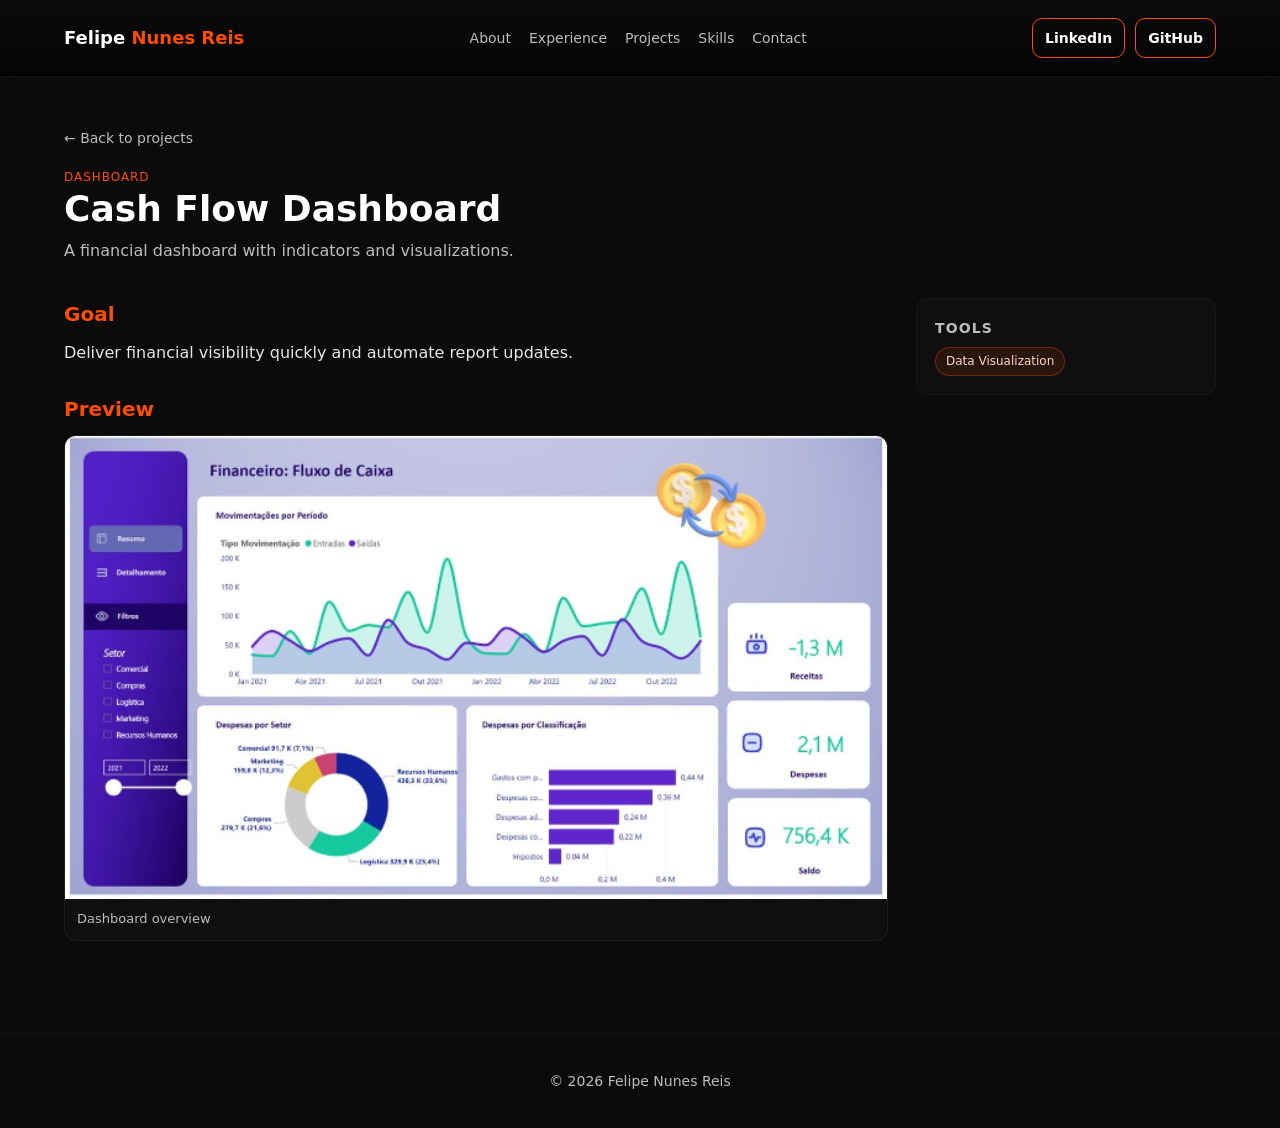
==== projects/cash-flow-dashboard.html @ 83580384 "Translate portfolio to English and add project pages - English-only site, remove PT/ES language swit" ====
<!DOCTYPE html>
<html lang="en">
<head>
  <meta charset="utf-8" />
  <meta name="viewport" content="width=device-width,initial-scale=1" />
  <title>Cash Flow Dashboard — Felipe Nunes Reis</title>
  <meta name="description" content="A financial dashboard with indicators and visualizations." />
  <link rel="icon" href="../assets/favicon.svg" type="image/svg+xml">
  <link rel="stylesheet" href="../css/style.css" />
</head>
<body>

  <header class="site-header">
    <div class="container header-grid">
      <a href="../index.html" class="brand-link">Felipe <span>Nunes Reis</span></a>
      <nav class="nav" aria-label="Main">
        <a href="../index.html#about">About</a>
        <a href="../index.html#experience">Experience</a>
        <a href="../index.html#projects">Projects</a>
        <a href="../index.html#skills">Skills</a>
        <a href="../index.html#contact">Contact</a>
      </nav>
      <div class="header-actions">
        <a href="https://www.linkedin.com/in/felipe-nunes-reis-b3a3061b6/" class="ghost-btn" target="_blank" rel="noopener">LinkedIn</a>
        <a href="https://github.com/FelipeNunesReis" class="ghost-btn" target="_blank" rel="noopener">GitHub</a>
        <button id="mobileMenuBtn" class="mobile-menu-btn" aria-label="Open menu" aria-expanded="false">&#9776;</button>
      </div>
    </div>
    <nav class="nav mobile-nav" aria-label="Mobile">
      <a href="../index.html#about">About</a>
      <a href="../index.html#experience">Experience</a>
      <a href="../index.html#projects">Projects</a>
      <a href="../index.html#skills">Skills</a>
      <a href="../index.html#contact">Contact</a>
    </nav>
  </header>

  <main class="container">
    <section class="project-hero">
      <a class="back-link" href="../index.html#projects">← Back to projects</a>
      <p class="project-kicker">Dashboard</p>
      <h1>Cash Flow Dashboard</h1>
      <p class="lead">A financial dashboard with indicators and visualizations.</p>
    </section>

    <div class="project-layout">
      <article>
        <section class="project-section">
          <h2>Goal</h2>
          <p>Deliver financial visibility quickly and automate report updates.</p>
        </section>

        <section class="project-section">
          <h2>Preview</h2>
          <div class="gallery single">
            <figure>
              <a href="../images/projetopptx.png" target="_blank" rel="noopener"><img src="../images/projetopptx.png" alt="Cash Flow Dashboard with financial indicators and charts" loading="lazy" /></a>
              <figcaption>Dashboard overview</figcaption>
            </figure>
          </div>
        </section>
      </article>

      <aside class="side-card">
        <h2>Tools</h2>
        <ul class="tags"><li>Data Visualization</li></ul>
      </aside>
    </div>
  </main>

  <footer class="site-footer">
    <div class="container"><p>© 2026 Felipe Nunes Reis</p></div>
  </footer>

  <script src="../js/script.js"></script>
</body>
</html>
---- css/style.css ----
/* === VARIABLES === */
:root{
  --bg:#0b0b0b;
  --panel:#0f0f10;
  --panel-2:#151517;
  --muted:#bdbdbd;
  --accent:#ff4d00;
  --accent-2:#f39f00;
  --line:rgba(255,255,255,0.06);
  --text:#ffffff;
  --radius:14px;
  --max-width:1200px;
}

/* === RESET & BODY === */
*{box-sizing:border-box}
html{scroll-behavior:smooth}
html,body{height:100%}
body{
  margin:0;
  font-family:"Poppins",system-ui,-apple-system,"Segoe UI",Roboto,"Helvetica Neue",Arial,sans-serif;
  background:var(--bg);
  color:var(--text);
  line-height:1.6;
}
img{max-width:100%}
a{color:var(--accent)}
.show-focus a:focus,.show-focus button:focus{outline:2px solid var(--accent);outline-offset:3px}

/* === CONTAINER === */
.container{width:90%;max-width:var(--max-width);margin:0 auto}

/* === HEADER === */
.site-header{
  position:sticky;
  top:0;
  z-index:100;
  backdrop-filter:blur(6px);
  border-bottom:1px solid rgba(255,255,255,0.03);
  background:linear-gradient(180deg, rgba(11,11,11,0.85), rgba(0,0,0,0.6));
}
.header-grid{
  display:flex;
  gap:16px;
  align-items:center;
  justify-content:space-between;
  padding:18px 0;
  flex-wrap:wrap;
}
.brand-link{
  font-weight:700;
  font-size:18px;
  color:var(--text);
  text-decoration:none;
  white-space:nowrap;
}
.brand-link span{color:var(--accent)}

.nav{display:flex;gap:18px;flex-wrap:wrap}
.nav a{
  color:var(--muted);
  text-decoration:none;
  font-weight:500;
  font-size:14px;
  transition:color .2s ease, transform .2s ease;
}
.nav a:hover{color:var(--accent);transform:translateY(-2px)}

.header-actions{display:flex;gap:10px;align-items:center}
.ghost-btn{
  display:inline-flex;
  align-items:center;
  gap:6px;
  border:1px solid var(--accent);
  padding:8px 12px;
  border-radius:10px;
  background:transparent;
  color:var(--text);
  text-decoration:none;
  font-weight:600;
  font-size:14px;
  transition:background .2s ease, color .2s ease;
}
.ghost-btn:hover{background:var(--accent);color:#0b0b0b}

/* mobile menu button */
.mobile-menu-btn{
  display:none;
  background:transparent;
  border:none;
  color:var(--text);
  font-size:28px;
  cursor:pointer;
  padding:6px 8px;
}

/* === HERO === */
.hero{padding:56px 0}
.hero-grid{
  display:grid;
  grid-template-columns:1fr 380px;
  gap:28px;
  align-items:center;
}
.hero-left h1{font-size:40px;margin:0 0 8px;word-break:break-word}
.tagline{color:var(--accent);font-weight:600;margin:0 0 6px}
.lead{color:var(--muted);margin:0 0 18px}
.muted{color:var(--muted)}
.hero-cta{margin:18px 0;display:flex;gap:12px;flex-wrap:wrap;align-items:center}
.btn{
  display:inline-block;
  background:var(--accent);
  color:#fff;
  padding:12px 18px;
  border-radius:12px;
  text-decoration:none;
  font-weight:700;
  transition:transform .25s ease, box-shadow .25s ease;
}
.btn:hover{transform:translateY(-4px);box-shadow:0 6px 18px rgba(255,77,0,0.45)}
.btn.outline{background:transparent;border:1px solid var(--accent)}
.alt-link{color:var(--muted);font-size:14px;text-decoration:underline;text-underline-offset:3px}
.alt-link:hover{color:var(--accent)}

/* === META CARDS === */
.meta-cards{display:flex;gap:12px;list-style:none;padding:0;margin-top:22px;flex-wrap:wrap}
.meta-cards li{background:var(--panel);padding:14px;border-radius:12px;min-width:140px;border:1px solid rgba(255,255,255,0.03)}
.meta-cards strong{display:block;font-weight:700}
.meta-cards span{color:var(--muted);font-size:13px}

/* === PHOTO === */
.photo-frame{
  position:relative;
  width:100%;
  max-width:320px;
  margin-left:auto;
  border-radius:18px;
  padding:12px;
  background:linear-gradient(180deg, rgba(255,255,255,0.02), rgba(0,0,0,0.12));
  box-shadow:0 6px 30px rgba(0,0,0,0.6);
  overflow:hidden;
}
.photo-frame img{width:100%;height:auto;border-radius:12px;display:block}
.photo-frame .accent{position:absolute;right:-30px;width:120px;height:120px;border-radius:20px;mix-blend-mode:screen;opacity:0.95}
.photo-frame .accent-top{top:-30px;background:linear-gradient(135deg,#ff4d00,transparent)}
.photo-frame .accent-bottom{bottom:-20px;background:linear-gradient(135deg,transparent,#ff4d00)}

/* === SECTIONS === */
.section{padding:64px 0}
.section.alt{background:linear-gradient(180deg, rgba(255,255,255,0.015), transparent)}
.section-title{font-size:22px;color:var(--accent);margin:0 0 18px}
.section-intro{color:var(--muted);margin:-8px 0 22px;max-width:720px}

/* === CARDS GRID === */
.cards-grid{display:grid;grid-template-columns:repeat(auto-fit,minmax(260px,1fr));gap:18px}
.card{background:var(--panel);padding:18px;border-radius:12px;border:1px solid rgba(255,255,255,0.03);transition:transform .25s ease, box-shadow .25s ease}
.card:hover{transform:translateY(-4px);box-shadow:0 8px 24px rgba(255,77,0,0.25)}
.card h3{margin:0 0 6px;font-size:17px}
.card p{margin:0;color:var(--muted)}
.time{font-size:13px;color:var(--muted);display:block;margin-bottom:10px}

/* === TAGS === */
.tags{display:flex;flex-wrap:wrap;gap:6px;list-style:none;padding:0;margin:0}
.tags li{
  font-size:12px;
  padding:4px 10px;
  border-radius:999px;
  background:rgba(255,77,0,0.1);
  border:1px solid rgba(255,77,0,0.35);
  color:#ffd7c4;
}

/* === PROJECTS GRID === */
.projects-grid{display:grid;grid-template-columns:repeat(auto-fill,minmax(300px,1fr));gap:18px}
.project-card{
  display:flex;
  flex-direction:column;
  background:var(--panel);
  border-radius:12px;
  border:1px solid rgba(255,255,255,0.03);
  overflow:hidden;
  transition:transform .25s ease, box-shadow .25s ease;
}
.project-card:hover{transform:translateY(-4px);box-shadow:0 6px 20px rgba(255,77,0,0.25)}
.project-thumb{aspect-ratio:16/9;background:var(--panel-2);border-bottom:1px solid var(--line)}
.project-thumb img{width:100%;height:100%;object-fit:cover;object-position:top left;display:block}
.project-body{display:flex;flex-direction:column;gap:10px;padding:16px;flex:1}
.project-kicker{font-size:12px;text-transform:uppercase;letter-spacing:.08em;color:var(--accent);margin:0}
.project-card h3{margin:0;font-size:18px}
.project-card p{margin:0;color:var(--muted);font-size:14px}
.project-card .tags{margin-top:auto}
.btn-glow{
  align-self:flex-start;
  display:inline-block;
  background:var(--accent);
  color:#fff;
  padding:10px 16px;
  border-radius:10px;
  font-weight:600;
  font-size:14px;
  text-decoration:none;
  border:none;
  cursor:pointer;
  transition:.3s ease;
  box-shadow:0 0 6px rgba(255,77,0,0.6);
}
.btn-glow:hover{box-shadow:0 0 12px rgba(255,77,0,0.9),0 0 20px rgba(255,77,0,0.6);transform:translateY(-2px)}

/* === SCREENSHOT PLACEHOLDER === */
.placeholder{
  display:flex;
  flex-direction:column;
  align-items:center;
  justify-content:center;
  gap:6px;
  width:100%;
  height:100%;
  min-height:160px;
  aspect-ratio:16/9;
  padding:16px;
  text-align:center;
  color:var(--muted);
  font-size:13px;
  background:
    repeating-linear-gradient(135deg, rgba(255,255,255,0.025) 0 12px, transparent 12px 24px),
    var(--panel-2);
  border:1px dashed rgba(255,77,0,0.35);
  border-radius:inherit;
}
.placeholder strong{color:var(--text);font-size:14px}
.project-thumb .placeholder{border:none;border-radius:0;min-height:0}

/* === SKILLS === */
.skills{display:grid;grid-template-columns:repeat(auto-fit,minmax(240px,1fr));gap:14px}
.skill-group{background:var(--panel);padding:16px;border-radius:12px;border:1px solid rgba(255,255,255,0.03)}
.skill-group h3{margin:0 0 10px;font-size:16px}

/* === EDUCATION === */
.edu-grid{display:grid;grid-template-columns:1fr 1fr;gap:18px}
.list{margin:0;padding-left:18px;color:var(--muted)}
.list li{margin-bottom:4px}

/* === CONTACT === */
.contact-grid{display:grid;grid-template-columns:1fr 1fr;gap:18px}
.contact-card{background:var(--panel);padding:16px;border-radius:12px}
.contact-card h3{font-size:16px;margin:16px 0 8px}
.contact-card h3:first-child{margin-top:0}
.contact-card p{margin:0}
.socials{display:flex;gap:10px;flex-wrap:wrap}

/* === PROJECT PAGE === */
.back-link{display:inline-block;color:var(--muted);text-decoration:none;font-size:14px;margin-bottom:18px}
.back-link:hover{color:var(--accent)}
.project-hero{padding:48px 0 16px}
.project-hero h1{font-size:36px;margin:0 0 8px;line-height:1.2}
.project-hero .lead{max-width:760px}
.project-layout{display:grid;grid-template-columns:minmax(0,1fr) 300px;gap:28px;align-items:start;padding-bottom:24px}
.project-section{margin-bottom:28px}
.project-section h2{font-size:20px;color:var(--accent);margin:0 0 10px}
.project-section p{margin:0 0 10px;color:#e6e6e6}
.feature-list{margin:0;padding-left:20px;color:#e6e6e6}
.feature-list li{margin-bottom:8px}
.feature-list li::marker{color:var(--accent)}
.side-card{position:sticky;top:96px;background:var(--panel);border:1px solid rgba(255,255,255,0.04);border-radius:12px;padding:18px}
.side-card h2{font-size:14px;text-transform:uppercase;letter-spacing:.08em;color:var(--muted);margin:0 0 8px}
.side-card h2:not(:first-child){margin-top:18px}
.side-card p{margin:0;font-size:14px}
.note{font-size:13px;color:var(--muted);border-left:3px solid var(--accent);padding-left:12px;margin:0}

.gallery{display:grid;grid-template-columns:repeat(auto-fit,minmax(280px,1fr));gap:16px;margin-top:8px}
.gallery figure{margin:0;background:var(--panel);border-radius:12px;overflow:hidden;border:1px solid var(--line)}
.gallery figure > a{display:block}
.gallery img{display:block;width:100%;height:auto}
.gallery .placeholder{border-radius:0;border:none;border-bottom:1px dashed rgba(255,77,0,0.35)}
.gallery figcaption{padding:10px 12px;font-size:13px;color:var(--muted)}
.gallery.single{grid-template-columns:1fr}

/* === FOOTER === */
.site-footer{padding:22px 0;text-align:center;border-top:1px solid rgba(255,255,255,0.03);margin-top:40px;color:var(--muted);font-size:14px}

/* === REVEAL ANIMATIONS === */
.reveal,.reveal-del,.reveal-del-2,.reveal-del-3,.reveal-del-4{opacity:0;transform:translateY(18px);transition:opacity 600ms ease, transform 600ms cubic-bezier(.2,.9,.2,1)}
.reveal-card{opacity:0;transform:translateY(30px) scale(.99);transition:opacity 700ms ease, transform 700ms cubic-bezier(.2,.9,.2,1)}
.revealed{opacity:1 !important;transform:none !important}
@media (prefers-reduced-motion:reduce){
  html{scroll-behavior:auto}
  .reveal,.reveal-del,.reveal-del-2,.reveal-del-3,.reveal-del-4,.reveal-card{opacity:1;transform:none;transition:none}
}

/* === MOBILE NAV (hidden by default) === */
.mobile-nav{display:none}
.mobile-nav.show{
  display:flex;
  flex-direction:column;
  gap:4px;
  background:var(--panel);
  border-radius:10px;
  margin:8px auto 16px;
  padding:12px;
  width:90%;
  box-shadow:0 8px 26px rgba(0,0,0,0.5);
}
.mobile-nav a{color:var(--text);text-decoration:none;padding:8px 6px;border-radius:8px}
.mobile-nav a:hover{background:rgba(255,255,255,0.02);color:var(--accent)}

/* === RESPONSIVE === */
@media (max-width:980px){
  .hero-grid{grid-template-columns:1fr;gap:24px}
  .hero-left h1{font-size:32px}
  .nav{display:none}
  .mobile-nav.show{display:flex}
  .mobile-menu-btn{display:block}
  .contact-grid,.edu-grid{grid-template-columns:1fr}
  .photo-frame{max-width:320px;margin:0 auto}
  .header-actions > a.ghost-btn{display:none}
  .project-layout{grid-template-columns:1fr}
  .side-card{position:static}
  .project-hero h1{font-size:30px}
}

@media (max-width:480px){
  .hero-left h1{font-size:26px}
  .hero-cta{flex-direction:column;align-items:flex-start;gap:8px}
  .projects-grid{grid-template-columns:1fr}
  .gallery{grid-template-columns:1fr}
  .project-hero h1{font-size:26px}
}
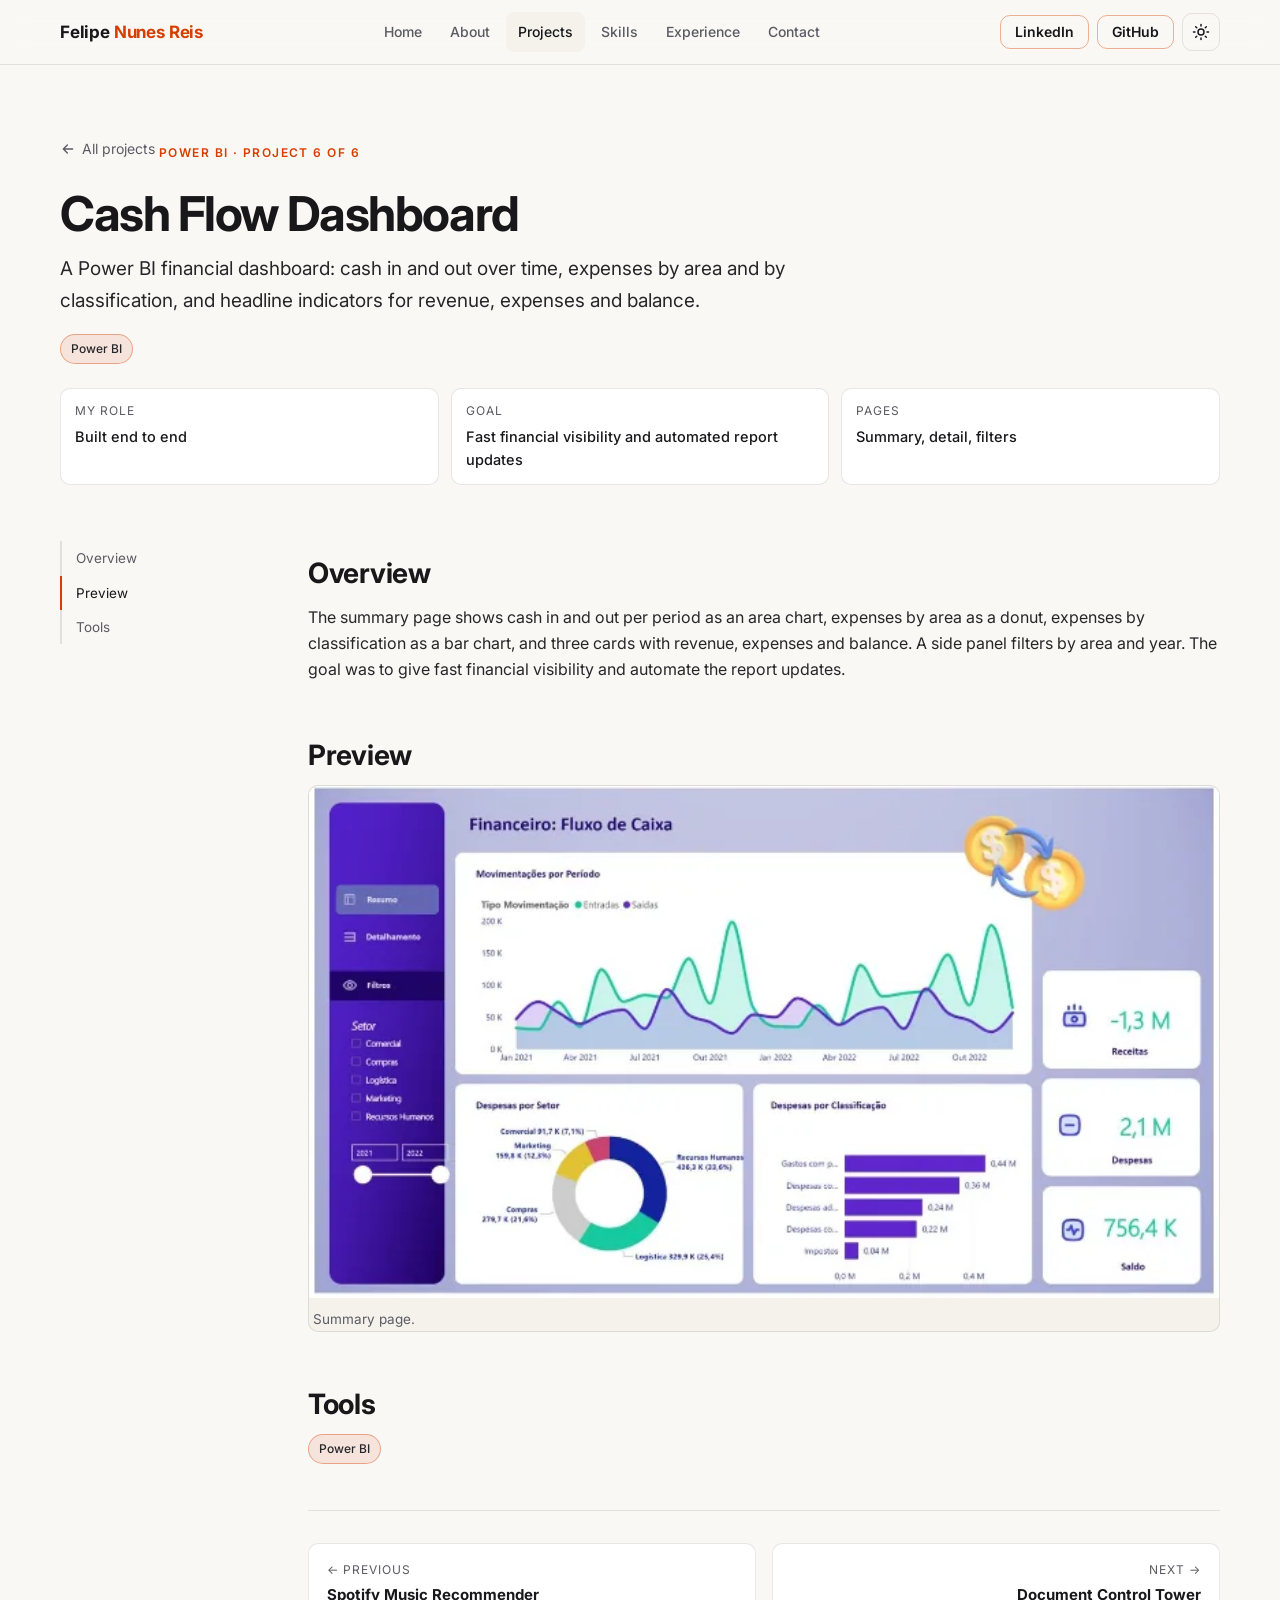
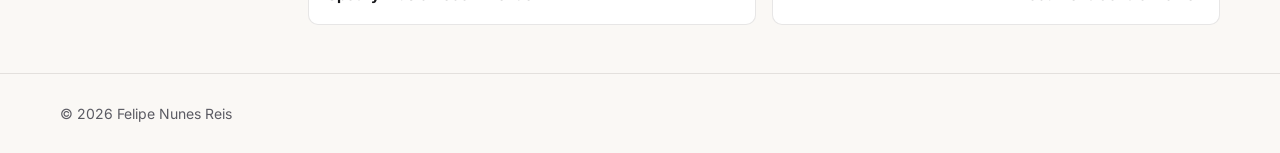
==== commit b2685e3e: "Add Spotify and Cash Flow pages with previous/next navigation Co-Authored-By: Claude Fable 5.1 <nore" ====
--- a/projects/cash-flow-dashboard.html
+++ b/projects/cash-flow-dashboard.html
@@ -4,72 +4,104 @@
   <meta charset="utf-8" />
   <meta name="viewport" content="width=device-width,initial-scale=1" />
   <title>Cash Flow Dashboard — Felipe Nunes Reis</title>
-  <meta name="description" content="A financial dashboard with indicators and visualizations." />
-  <link rel="icon" href="../assets/favicon.svg" type="image/svg+xml">
+  <meta name="description" content="A Power BI financial dashboard with cash in and out over time, expenses by area and classification, and headline indicators." />
+  <meta name="theme-color" content="#0e0e11" />
+  <link rel="icon" href="../assets/favicon.svg" type="image/svg+xml" />
+  <link rel="preconnect" href="https://fonts.googleapis.com" />
+  <link rel="preconnect" href="https://fonts.gstatic.com" crossorigin />
+  <link rel="stylesheet" href="https://fonts.googleapis.com/css2?family=Inter:wght@400;500;600;700;800&display=swap" />
   <link rel="stylesheet" href="../css/style.css" />
+  <script>try{var t=localStorage.getItem('theme');if(t)document.documentElement.dataset.theme=t;}catch(e){}</script>
 </head>
 <body>
+  <a class="skip-link" href="#main">Skip to content</a>
 
   <header class="site-header">
     <div class="container header-grid">
-      <a href="../index.html" class="brand-link">Felipe <span>Nunes Reis</span></a>
+      <a href="../index.html" class="brand">Felipe <span>Nunes Reis</span></a>
       <nav class="nav" aria-label="Main">
+        <a href="../index.html">Home</a>
         <a href="../index.html#about">About</a>
+        <a href="../index.html#projects" aria-current="true">Projects</a>
+        <a href="../index.html#skills">Skills</a>
         <a href="../index.html#experience">Experience</a>
-        <a href="../index.html#projects">Projects</a>
-        <a href="../index.html#skills">Skills</a>
         <a href="../index.html#contact">Contact</a>
       </nav>
       <div class="header-actions">
-        <a href="https://www.linkedin.com/in/felipe-nunes-reis-b3a3061b6/" class="ghost-btn" target="_blank" rel="noopener">LinkedIn</a>
-        <a href="https://github.com/FelipeNunesReis" class="ghost-btn" target="_blank" rel="noopener">GitHub</a>
-        <button id="mobileMenuBtn" class="mobile-menu-btn" aria-label="Open menu" aria-expanded="false">&#9776;</button>
+        <a class="btn ghost" href="https://www.linkedin.com/in/felipe-nunes-reis-b3a3061b6/" target="_blank" rel="noopener">LinkedIn</a>
+        <a class="btn ghost" href="https://github.com/FelipeNunesReis" target="_blank" rel="noopener">GitHub</a>
+        <button class="icon-btn theme-toggle" type="button" aria-label="Switch theme">
+          <svg class="moon" viewBox="0 0 24 24" fill="none" stroke="currentColor" stroke-width="2" stroke-linecap="round" stroke-linejoin="round" aria-hidden="true"><path d="M21 12.8A9 9 0 1 1 11.2 3a7 7 0 0 0 9.8 9.8z"/></svg>
+          <svg class="sun" viewBox="0 0 24 24" fill="none" stroke="currentColor" stroke-width="2" stroke-linecap="round" stroke-linejoin="round" aria-hidden="true"><circle cx="12" cy="12" r="4"/><path d="M12 2v2M12 20v2M4.9 4.9l1.4 1.4M17.7 17.7l1.4 1.4M2 12h2M20 12h2M4.9 19.1l1.4-1.4M17.7 6.3l1.4-1.4"/></svg>
+        </button>
+        <button class="icon-btn menu-btn" type="button" aria-label="Open menu" aria-expanded="false" aria-controls="mobile-nav">
+          <svg viewBox="0 0 24 24" fill="none" stroke="currentColor" stroke-width="2" stroke-linecap="round" aria-hidden="true"><path d="M4 7h16M4 12h16M4 17h16"/></svg>
+        </button>
       </div>
     </div>
-    <nav class="nav mobile-nav" aria-label="Mobile">
+    <nav class="mobile-nav" id="mobile-nav" aria-label="Mobile">
+      <a href="../index.html">Home</a>
       <a href="../index.html#about">About</a>
-      <a href="../index.html#experience">Experience</a>
       <a href="../index.html#projects">Projects</a>
       <a href="../index.html#skills">Skills</a>
+      <a href="../index.html#experience">Experience</a>
       <a href="../index.html#contact">Contact</a>
     </nav>
   </header>
 
-  <main class="container">
-    <section class="project-hero">
-      <a class="back-link" href="../index.html#projects">← Back to projects</a>
-      <p class="project-kicker">Dashboard</p>
+  <main id="main" class="container">
+    <section class="cs-hero">
+      <a class="back" href="../index.html#projects"><svg viewBox="0 0 24 24" fill="none" stroke="currentColor" stroke-width="2" stroke-linecap="round" stroke-linejoin="round" aria-hidden="true"><path d="M19 12H5M11 18l-6-6 6-6"/></svg> All projects</a>
+      <span class="eyebrow">Power BI · Project 6 of 6</span>
       <h1>Cash Flow Dashboard</h1>
-      <p class="lead">A financial dashboard with indicators and visualizations.</p>
+      <p class="lead">A Power BI financial dashboard: cash in and out over time, expenses by area and by classification, and headline indicators for revenue, expenses and balance.</p>
+      <ul class="badges"><li>Power BI</li></ul>
+      <dl class="cs-meta">
+        <div><dt>My role</dt><dd>Built end to end</dd></div>
+        <div><dt>Goal</dt><dd>Fast financial visibility and automated report updates</dd></div>
+        <div><dt>Pages</dt><dd>Summary, detail, filters</dd></div>
+      </dl>
     </section>
 
-    <div class="project-layout">
+    <div class="cs-layout">
+      <nav class="cs-toc" aria-label="On this page">
+        <ol>
+          <li><a href="#overview">Overview</a></li>
+          <li><a href="#preview">Preview</a></li>
+          <li><a href="#tools">Tools</a></li>
+        </ol>
+      </nav>
       <article>
-        <section class="project-section">
-          <h2>Goal</h2>
-          <p>Deliver financial visibility quickly and automate report updates.</p>
+        <section class="cs-section" id="overview">
+          <h2>Overview</h2>
+          <p>The summary page shows cash in and out per period as an area chart, expenses by area as a donut, expenses by classification as a bar chart, and three cards with revenue, expenses and balance. A side panel filters by area and year. The goal was to give fast financial visibility and automate the report updates.</p>
         </section>
 
-        <section class="project-section">
+        <section class="cs-section" id="preview">
           <h2>Preview</h2>
-          <div class="gallery single">
-            <figure>
-              <a href="../images/projetopptx.png" target="_blank" rel="noopener"><img src="../images/projetopptx.png" alt="Cash Flow Dashboard with financial indicators and charts" loading="lazy" /></a>
-              <figcaption>Dashboard overview</figcaption>
-            </figure>
-          </div>
+          <figure class="shot">
+            <a href="../images/projetopptx.webp" target="_blank" rel="noopener">
+              <picture><source type="image/webp" srcset="../images/projetopptx.webp" /><img src="../images/projetopptx.png" alt="Cash flow dashboard: cash in and out over time, expenses by area and by classification, and cards for revenue, expenses and balance" loading="lazy" width="666" height="375" /></picture>
+            </a>
+            <figcaption>Summary page.</figcaption>
+          </figure>
         </section>
+
+        <section class="cs-section" id="tools">
+          <h2>Tools</h2>
+          <ul class="badges"><li>Power BI</li></ul>
+        </section>
+
+        <nav class="pager" aria-label="Project navigation">
+          <a class="prev" href="spotify-music-recommender.html"><span>← Previous</span><strong>Spotify Music Recommender</strong></a>
+          <a class="next" href="document-control-tower.html"><span>Next →</span><strong>Document Control Tower</strong></a>
+        </nav>
       </article>
-
-      <aside class="side-card">
-        <h2>Tools</h2>
-        <ul class="tags"><li>Data Visualization</li></ul>
-      </aside>
     </div>
   </main>
 
   <footer class="site-footer">
-    <div class="container"><p>© 2026 Felipe Nunes Reis</p></div>
+    <div class="container"><span>© 2026 Felipe Nunes Reis</span></div>
   </footer>
 
   <script src="../js/script.js"></script>
--- a/css/style.css
+++ b/css/style.css
@@ -1,327 +1,393 @@
-/* === VARIABLES === */
+/* =========================================================
+   Felipe Nunes Reis — portfolio design system
+   Dark by default, light theme via data-theme / OS preference
+   ========================================================= */
+
+/* ---------- Tokens ---------- */
 :root{
-  --bg:#0b0b0b;
-  --panel:#0f0f10;
-  --panel-2:#151517;
-  --muted:#bdbdbd;
+  --bg:#0e0e11;
+  --bg-2:#131317;
+  --panel:#17171c;
+  --panel-2:#1e1e25;
+  --line:rgba(255,255,255,.08);
+  --line-strong:rgba(255,255,255,.16);
+  --text:#f4f4f5;
+  --text-2:#d4d4d8;
+  --muted:#a1a1aa;
   --accent:#ff4d00;
-  --accent-2:#f39f00;
-  --line:rgba(255,255,255,0.06);
-  --text:#ffffff;
-  --radius:14px;
-  --max-width:1200px;
-}
-
-/* === RESET & BODY === */
-*{box-sizing:border-box}
-html{scroll-behavior:smooth}
-html,body{height:100%}
+  --accent-2:#ff8a3d;
+  --accent-ink:#ffffff;
+  --accent-soft:rgba(255,77,0,.12);
+  --accent-line:rgba(255,77,0,.45);
+  --glow:rgba(255,77,0,.28);
+  --ok:#3ecf8e;
+  --warn:#f5b547;
+  --danger:#ff6b6b;
+  --shadow:0 10px 30px rgba(0,0,0,.45);
+  --radius:16px;
+  --radius-sm:10px;
+  --max:1160px;
+  --gutter:clamp(16px,4vw,32px);
+  --font:"Inter",system-ui,-apple-system,"Segoe UI",Roboto,"Helvetica Neue",Arial,sans-serif;
+  --mono:ui-monospace,"Cascadia Code","JetBrains Mono",Consolas,Menlo,monospace;
+  --ease:cubic-bezier(.2,.8,.2,1);
+  color-scheme:dark;
+}
+@media (prefers-color-scheme:light){
+  :root:not([data-theme="dark"]){
+    --bg:#faf8f5;--bg-2:#f3f0ea;--panel:#ffffff;--panel-2:#f5f2ec;
+    --line:rgba(20,18,16,.1);--line-strong:rgba(20,18,16,.2);
+    --text:#18181b;--text-2:#27272a;--muted:#5b5b63;
+    --accent:#d63f00;--accent-2:#ff6a1f;--accent-ink:#ffffff;
+    --accent-soft:rgba(214,63,0,.1);--accent-line:rgba(214,63,0,.4);--glow:rgba(214,63,0,.2);
+    --shadow:0 10px 30px rgba(40,30,20,.12);
+    color-scheme:light;
+  }
+}
+:root[data-theme="light"]{
+  --bg:#faf8f5;--bg-2:#f3f0ea;--panel:#ffffff;--panel-2:#f5f2ec;
+  --line:rgba(20,18,16,.1);--line-strong:rgba(20,18,16,.2);
+  --text:#18181b;--text-2:#27272a;--muted:#5b5b63;
+  --accent:#d63f00;--accent-2:#ff6a1f;--accent-ink:#ffffff;
+  --accent-soft:rgba(214,63,0,.1);--accent-line:rgba(214,63,0,.4);--glow:rgba(214,63,0,.2);
+  --shadow:0 10px 30px rgba(40,30,20,.12);
+  color-scheme:light;
+}
+
+/* ---------- Base ---------- */
+*,*::before,*::after{box-sizing:border-box}
+html{scroll-behavior:smooth;-webkit-text-size-adjust:100%}
 body{
   margin:0;
-  font-family:"Poppins",system-ui,-apple-system,"Segoe UI",Roboto,"Helvetica Neue",Arial,sans-serif;
+  font-family:var(--font);
+  font-size:16px;
+  line-height:1.65;
+  color:var(--text);
   background:var(--bg);
-  color:var(--text);
-  line-height:1.6;
-}
-img{max-width:100%}
-a{color:var(--accent)}
-.show-focus a:focus,.show-focus button:focus{outline:2px solid var(--accent);outline-offset:3px}
-
-/* === CONTAINER === */
-.container{width:90%;max-width:var(--max-width);margin:0 auto}
-
-/* === HEADER === */
+  -webkit-font-smoothing:antialiased;
+}
+img,svg{max-width:100%;display:block}
+img{height:auto}
+a{color:var(--accent);text-decoration:none}
+a:hover{text-decoration:underline;text-underline-offset:3px}
+h1,h2,h3,h4{margin:0;line-height:1.15;letter-spacing:-.01em;font-weight:700;color:var(--text)}
+p{margin:0 0 1em}
+p:last-child{margin-bottom:0}
+ul,ol{margin:0;padding-left:1.25em}
+code{font-family:var(--mono);font-size:.9em;background:var(--panel-2);padding:.1em .4em;border-radius:6px}
+pre{margin:0;padding:16px 18px;background:var(--bg-2);border:1px solid var(--line);border-radius:var(--radius-sm);overflow-x:auto;font-family:var(--mono);font-size:13.5px;line-height:1.55;color:var(--text-2)}
+pre code{background:none;padding:0;font-size:inherit}
+:focus-visible{outline:2px solid var(--accent);outline-offset:3px;border-radius:4px}
+.skip-link{position:absolute;left:12px;top:-60px;z-index:1000;background:var(--accent);color:var(--accent-ink);padding:10px 14px;border-radius:8px;font-weight:600}
+.skip-link:focus{top:12px}
+.visually-hidden{position:absolute!important;width:1px;height:1px;overflow:hidden;clip:rect(0 0 0 0);white-space:nowrap}
+
+.container{width:min(100% - 2*var(--gutter),var(--max));margin-inline:auto}
+.section{padding:clamp(56px,8vw,96px) 0}
+.section.alt{background:var(--bg-2)}
+.section-head{display:flex;align-items:flex-end;justify-content:space-between;gap:16px;flex-wrap:wrap;margin-bottom:28px}
+.eyebrow{display:inline-block;font-size:12px;font-weight:600;letter-spacing:.12em;text-transform:uppercase;color:var(--accent);margin-bottom:10px}
+.section-title{font-size:clamp(26px,3.4vw,36px)}
+.section-intro{color:var(--muted);max-width:60ch;margin-top:10px}
+.muted{color:var(--muted)}
+
+/* ---------- Buttons ---------- */
+.btn{
+  display:inline-flex;align-items:center;gap:8px;
+  padding:12px 20px;border-radius:12px;border:1px solid transparent;
+  font-weight:600;font-size:15px;line-height:1;cursor:pointer;text-decoration:none;
+  background:var(--accent);color:var(--accent-ink);
+  transition:transform .25s var(--ease),box-shadow .25s var(--ease),background .2s;
+}
+.btn:hover{text-decoration:none;transform:translateY(-2px);box-shadow:0 10px 24px var(--glow)}
+.btn.outline{background:transparent;color:var(--text);border-color:var(--line-strong)}
+.btn.outline:hover{border-color:var(--accent);color:var(--accent)}
+.btn.ghost{background:transparent;color:var(--text);border-color:var(--accent-line);padding:9px 14px;font-size:14px;border-radius:10px}
+.btn.ghost:hover{background:var(--accent);color:var(--accent-ink);border-color:var(--accent);transform:none;box-shadow:none}
+.btn svg{width:18px;height:18px}
+.text-link{font-size:14px;color:var(--muted);text-decoration:underline;text-underline-offset:3px}
+.text-link:hover{color:var(--accent)}
+
+/* ---------- Header ---------- */
 .site-header{
-  position:sticky;
-  top:0;
-  z-index:100;
-  backdrop-filter:blur(6px);
-  border-bottom:1px solid rgba(255,255,255,0.03);
-  background:linear-gradient(180deg, rgba(11,11,11,0.85), rgba(0,0,0,0.6));
-}
-.header-grid{
-  display:flex;
-  gap:16px;
-  align-items:center;
-  justify-content:space-between;
-  padding:18px 0;
-  flex-wrap:wrap;
-}
-.brand-link{
-  font-weight:700;
-  font-size:18px;
-  color:var(--text);
-  text-decoration:none;
-  white-space:nowrap;
-}
-.brand-link span{color:var(--accent)}
-
-.nav{display:flex;gap:18px;flex-wrap:wrap}
-.nav a{
-  color:var(--muted);
-  text-decoration:none;
-  font-weight:500;
-  font-size:14px;
-  transition:color .2s ease, transform .2s ease;
-}
-.nav a:hover{color:var(--accent);transform:translateY(-2px)}
-
-.header-actions{display:flex;gap:10px;align-items:center}
-.ghost-btn{
-  display:inline-flex;
-  align-items:center;
-  gap:6px;
-  border:1px solid var(--accent);
-  padding:8px 12px;
-  border-radius:10px;
-  background:transparent;
-  color:var(--text);
-  text-decoration:none;
-  font-weight:600;
-  font-size:14px;
-  transition:background .2s ease, color .2s ease;
-}
-.ghost-btn:hover{background:var(--accent);color:#0b0b0b}
-
-/* mobile menu button */
-.mobile-menu-btn{
-  display:none;
-  background:transparent;
-  border:none;
-  color:var(--text);
-  font-size:28px;
-  cursor:pointer;
-  padding:6px 8px;
-}
-
-/* === HERO === */
-.hero{padding:56px 0}
-.hero-grid{
-  display:grid;
-  grid-template-columns:1fr 380px;
-  gap:28px;
-  align-items:center;
-}
-.hero-left h1{font-size:40px;margin:0 0 8px;word-break:break-word}
-.tagline{color:var(--accent);font-weight:600;margin:0 0 6px}
-.lead{color:var(--muted);margin:0 0 18px}
-.muted{color:var(--muted)}
-.hero-cta{margin:18px 0;display:flex;gap:12px;flex-wrap:wrap;align-items:center}
-.btn{
-  display:inline-block;
-  background:var(--accent);
-  color:#fff;
-  padding:12px 18px;
-  border-radius:12px;
-  text-decoration:none;
-  font-weight:700;
-  transition:transform .25s ease, box-shadow .25s ease;
-}
-.btn:hover{transform:translateY(-4px);box-shadow:0 6px 18px rgba(255,77,0,0.45)}
-.btn.outline{background:transparent;border:1px solid var(--accent)}
-.alt-link{color:var(--muted);font-size:14px;text-decoration:underline;text-underline-offset:3px}
-.alt-link:hover{color:var(--accent)}
-
-/* === META CARDS === */
-.meta-cards{display:flex;gap:12px;list-style:none;padding:0;margin-top:22px;flex-wrap:wrap}
-.meta-cards li{background:var(--panel);padding:14px;border-radius:12px;min-width:140px;border:1px solid rgba(255,255,255,0.03)}
-.meta-cards strong{display:block;font-weight:700}
-.meta-cards span{color:var(--muted);font-size:13px}
-
-/* === PHOTO === */
-.photo-frame{
-  position:relative;
-  width:100%;
-  max-width:320px;
-  margin-left:auto;
-  border-radius:18px;
-  padding:12px;
-  background:linear-gradient(180deg, rgba(255,255,255,0.02), rgba(0,0,0,0.12));
-  box-shadow:0 6px 30px rgba(0,0,0,0.6);
-  overflow:hidden;
-}
-.photo-frame img{width:100%;height:auto;border-radius:12px;display:block}
-.photo-frame .accent{position:absolute;right:-30px;width:120px;height:120px;border-radius:20px;mix-blend-mode:screen;opacity:0.95}
-.photo-frame .accent-top{top:-30px;background:linear-gradient(135deg,#ff4d00,transparent)}
-.photo-frame .accent-bottom{bottom:-20px;background:linear-gradient(135deg,transparent,#ff4d00)}
-
-/* === SECTIONS === */
-.section{padding:64px 0}
-.section.alt{background:linear-gradient(180deg, rgba(255,255,255,0.015), transparent)}
-.section-title{font-size:22px;color:var(--accent);margin:0 0 18px}
-.section-intro{color:var(--muted);margin:-8px 0 22px;max-width:720px}
-
-/* === CARDS GRID === */
-.cards-grid{display:grid;grid-template-columns:repeat(auto-fit,minmax(260px,1fr));gap:18px}
-.card{background:var(--panel);padding:18px;border-radius:12px;border:1px solid rgba(255,255,255,0.03);transition:transform .25s ease, box-shadow .25s ease}
-.card:hover{transform:translateY(-4px);box-shadow:0 8px 24px rgba(255,77,0,0.25)}
-.card h3{margin:0 0 6px;font-size:17px}
-.card p{margin:0;color:var(--muted)}
-.time{font-size:13px;color:var(--muted);display:block;margin-bottom:10px}
-
-/* === TAGS === */
-.tags{display:flex;flex-wrap:wrap;gap:6px;list-style:none;padding:0;margin:0}
-.tags li{
-  font-size:12px;
-  padding:4px 10px;
-  border-radius:999px;
-  background:rgba(255,77,0,0.1);
-  border:1px solid rgba(255,77,0,0.35);
-  color:#ffd7c4;
-}
-
-/* === PROJECTS GRID === */
-.projects-grid{display:grid;grid-template-columns:repeat(auto-fill,minmax(300px,1fr));gap:18px}
+  position:sticky;top:0;z-index:100;
+  background:color-mix(in srgb,var(--bg) 82%,transparent);
+  backdrop-filter:blur(12px);-webkit-backdrop-filter:blur(12px);
+  border-bottom:1px solid var(--line);
+}
+.header-grid{display:flex;align-items:center;justify-content:space-between;gap:16px;height:64px}
+.brand{font-weight:700;font-size:17px;color:var(--text);text-decoration:none;white-space:nowrap;letter-spacing:-.01em}
+.brand span{color:var(--accent)}
+.brand:hover{text-decoration:none}
+.nav{display:flex;gap:4px}
+.nav a{padding:8px 12px;border-radius:8px;color:var(--muted);font-size:14px;font-weight:500;transition:color .2s,background .2s}
+.nav a:hover,.nav a[aria-current="true"]{color:var(--text);background:var(--panel-2);text-decoration:none}
+.header-actions{display:flex;align-items:center;gap:8px}
+.icon-btn{
+  display:inline-grid;place-items:center;width:38px;height:38px;border-radius:10px;
+  background:transparent;border:1px solid var(--line);color:var(--text);cursor:pointer;transition:border-color .2s,background .2s;
+}
+.icon-btn:hover{border-color:var(--accent);background:var(--accent-soft)}
+.icon-btn svg{width:18px;height:18px}
+.theme-toggle .sun{display:none}
+:root[data-theme="light"] .theme-toggle .sun{display:block}
+:root[data-theme="light"] .theme-toggle .moon{display:none}
+@media (prefers-color-scheme:light){
+  :root:not([data-theme="dark"]) .theme-toggle .sun{display:block}
+  :root:not([data-theme="dark"]) .theme-toggle .moon{display:none}
+}
+.menu-btn{display:none}
+.mobile-nav{display:none;flex-direction:column;gap:4px;padding:10px var(--gutter) 16px;border-top:1px solid var(--line);background:var(--bg)}
+.mobile-nav.show{display:flex}
+.mobile-nav a{padding:10px 12px;border-radius:8px;color:var(--text);font-weight:500}
+.mobile-nav a:hover{background:var(--panel-2);text-decoration:none}
+
+/* ---------- Hero ---------- */
+.hero{position:relative;overflow:hidden;padding:clamp(56px,9vw,112px) 0 clamp(48px,6vw,80px);isolation:isolate}
+.hero::before{
+  content:"";position:absolute;inset:0;z-index:-1;
+  background:
+    radial-gradient(60% 50% at 70% 20%,var(--glow),transparent 70%),
+    linear-gradient(var(--line) 1px,transparent 1px) 0 0/48px 48px,
+    linear-gradient(90deg,var(--line) 1px,transparent 1px) 0 0/48px 48px;
+  -webkit-mask-image:linear-gradient(180deg,#000 40%,transparent);mask-image:linear-gradient(180deg,#000 40%,transparent);
+  opacity:.8;
+}
+.hero-grid{display:grid;grid-template-columns:minmax(0,1.3fr) minmax(280px,.8fr);gap:clamp(28px,5vw,64px);align-items:center}
+.hero h1{font-size:clamp(36px,6vw,64px);letter-spacing:-.03em;margin:8px 0 14px}
+.hero h1 em{font-style:normal;color:var(--accent)}
+.hero .lead{font-size:clamp(17px,2vw,20px);color:var(--text-2);max-width:56ch;margin-bottom:26px}
+.hero-cta{display:flex;flex-wrap:wrap;align-items:center;gap:12px;margin-bottom:28px}
+.chips{display:flex;flex-wrap:wrap;gap:10px;list-style:none;padding:0;margin:0}
+.chips li{display:flex;flex-direction:column;gap:2px;padding:12px 16px;border-radius:12px;background:var(--panel);border:1px solid var(--line);min-width:150px}
+.chips strong{font-size:14px}
+.chips span{font-size:13px;color:var(--muted)}
+.portrait{position:relative;justify-self:end;width:min(100%,360px);aspect-ratio:3/4;border-radius:24px;overflow:hidden;border:1px solid var(--line);box-shadow:var(--shadow);background:var(--panel)}
+.portrait img{width:100%;height:100%;object-fit:cover}
+.portrait::after{content:"";position:absolute;inset:auto -40px -40px auto;width:180px;height:180px;border-radius:40px;background:linear-gradient(135deg,var(--accent),transparent 70%);opacity:.75;mix-blend-mode:screen;pointer-events:none}
+:root[data-theme="light"] .portrait::after{mix-blend-mode:multiply;opacity:.35}
+
+/* ---------- Cards (generic) ---------- */
+.card{background:var(--panel);border:1px solid var(--line);border-radius:var(--radius);padding:22px;transition:transform .3s var(--ease),box-shadow .3s var(--ease),border-color .3s}
+.card:hover{transform:translateY(-3px);border-color:var(--accent-line);box-shadow:0 14px 34px var(--glow)}
+.card h3{font-size:18px;margin-bottom:8px}
+.card p{color:var(--muted);font-size:15px}
+.grid-3{display:grid;grid-template-columns:repeat(3,1fr);gap:20px}
+.grid-2{display:grid;grid-template-columns:repeat(2,1fr);gap:20px}
+
+/* ---------- Badges ---------- */
+.badges{display:flex;flex-wrap:wrap;gap:6px;list-style:none;padding:0;margin:0}
+.badges li{font-size:12px;font-weight:500;padding:4px 10px;border-radius:999px;background:var(--accent-soft);border:1px solid var(--accent-line);color:var(--text-2);white-space:nowrap}
+.badges.neutral li{background:var(--panel-2);border-color:var(--line);color:var(--muted)}
+
+/* ---------- Project cards ---------- */
+.project-grid{display:grid;grid-template-columns:repeat(auto-fill,minmax(300px,1fr));gap:20px}
+.project-grid.featured{grid-template-columns:repeat(3,1fr)}
 .project-card{
-  display:flex;
-  flex-direction:column;
-  background:var(--panel);
-  border-radius:12px;
-  border:1px solid rgba(255,255,255,0.03);
-  overflow:hidden;
-  transition:transform .25s ease, box-shadow .25s ease;
-}
-.project-card:hover{transform:translateY(-4px);box-shadow:0 6px 20px rgba(255,77,0,0.25)}
-.project-thumb{aspect-ratio:16/9;background:var(--panel-2);border-bottom:1px solid var(--line)}
-.project-thumb img{width:100%;height:100%;object-fit:cover;object-position:top left;display:block}
-.project-body{display:flex;flex-direction:column;gap:10px;padding:16px;flex:1}
-.project-kicker{font-size:12px;text-transform:uppercase;letter-spacing:.08em;color:var(--accent);margin:0}
-.project-card h3{margin:0;font-size:18px}
-.project-card p{margin:0;color:var(--muted);font-size:14px}
-.project-card .tags{margin-top:auto}
-.btn-glow{
-  align-self:flex-start;
-  display:inline-block;
-  background:var(--accent);
-  color:#fff;
-  padding:10px 16px;
-  border-radius:10px;
-  font-weight:600;
-  font-size:14px;
-  text-decoration:none;
-  border:none;
-  cursor:pointer;
-  transition:.3s ease;
-  box-shadow:0 0 6px rgba(255,77,0,0.6);
-}
-.btn-glow:hover{box-shadow:0 0 12px rgba(255,77,0,0.9),0 0 20px rgba(255,77,0,0.6);transform:translateY(-2px)}
-
-/* === SCREENSHOT PLACEHOLDER === */
+  display:flex;flex-direction:column;overflow:hidden;
+  background:var(--panel);border:1px solid var(--line);border-radius:var(--radius);
+  transition:transform .3s var(--ease),box-shadow .3s var(--ease),border-color .3s;
+}
+.project-card:hover{transform:translateY(-4px);border-color:var(--accent-line);box-shadow:0 16px 40px var(--glow)}
+.project-card.is-hidden{display:none}
+.project-card .thumb{position:relative;aspect-ratio:16/9;background:var(--panel-2);border-bottom:1px solid var(--line);overflow:hidden}
+.project-card .thumb img{width:100%;height:100%;object-fit:cover;object-position:top left;transition:transform .6s var(--ease)}
+.project-card:hover .thumb img{transform:scale(1.03)}
+.project-card .thumb::after{content:"";position:absolute;inset:0;background:linear-gradient(180deg,transparent 60%,rgba(0,0,0,.35));pointer-events:none}
+:root[data-theme="light"] .project-card .thumb::after{background:linear-gradient(180deg,transparent 70%,rgba(0,0,0,.12))}
+.project-card .body{display:flex;flex-direction:column;gap:10px;padding:18px 20px 20px;flex:1}
+.project-card .kicker{font-size:12px;font-weight:600;letter-spacing:.1em;text-transform:uppercase;color:var(--accent)}
+.project-card h3{font-size:19px;letter-spacing:-.01em}
+.project-card h3 a{color:inherit}
+.project-card h3 a::after{content:"";position:absolute;inset:0}
+.project-card{position:relative}
+.project-card p{color:var(--muted);font-size:14.5px;margin:0}
+.project-card .badges{margin-top:auto;padding-top:6px}
+.project-card .more{display:inline-flex;align-items:center;gap:6px;font-weight:600;font-size:14px;color:var(--accent);margin-top:4px}
+.project-card .more svg{width:16px;height:16px;transition:transform .25s var(--ease)}
+.project-card:hover .more svg{transform:translateX(4px)}
+
+/* Placeholder for missing screenshots */
 .placeholder{
-  display:flex;
-  flex-direction:column;
-  align-items:center;
-  justify-content:center;
-  gap:6px;
-  width:100%;
-  height:100%;
-  min-height:160px;
-  aspect-ratio:16/9;
-  padding:16px;
-  text-align:center;
-  color:var(--muted);
-  font-size:13px;
-  background:
-    repeating-linear-gradient(135deg, rgba(255,255,255,0.025) 0 12px, transparent 12px 24px),
-    var(--panel-2);
-  border:1px dashed rgba(255,77,0,0.35);
-  border-radius:inherit;
-}
-.placeholder strong{color:var(--text);font-size:14px}
-.project-thumb .placeholder{border:none;border-radius:0;min-height:0}
-
-/* === SKILLS === */
-.skills{display:grid;grid-template-columns:repeat(auto-fit,minmax(240px,1fr));gap:14px}
-.skill-group{background:var(--panel);padding:16px;border-radius:12px;border:1px solid rgba(255,255,255,0.03)}
-.skill-group h3{margin:0 0 10px;font-size:16px}
-
-/* === EDUCATION === */
-.edu-grid{display:grid;grid-template-columns:1fr 1fr;gap:18px}
-.list{margin:0;padding-left:18px;color:var(--muted)}
-.list li{margin-bottom:4px}
-
-/* === CONTACT === */
-.contact-grid{display:grid;grid-template-columns:1fr 1fr;gap:18px}
-.contact-card{background:var(--panel);padding:16px;border-radius:12px}
-.contact-card h3{font-size:16px;margin:16px 0 8px}
+  display:flex;flex-direction:column;align-items:center;justify-content:center;gap:4px;
+  width:100%;height:100%;min-height:150px;padding:16px;text-align:center;font-size:13px;color:var(--muted);
+  background:repeating-linear-gradient(135deg,var(--line) 0 10px,transparent 10px 22px),var(--panel-2);
+}
+.placeholder strong{color:var(--text-2);font-size:14px}
+
+/* ---------- Filter tabs ---------- */
+.filters{display:flex;flex-wrap:wrap;gap:8px;margin-bottom:26px}
+.filters button{
+  padding:8px 14px;border-radius:999px;border:1px solid var(--line);background:var(--panel);
+  color:var(--muted);font:inherit;font-size:14px;font-weight:500;cursor:pointer;transition:all .2s;
+}
+.filters button:hover{border-color:var(--accent-line);color:var(--text)}
+.filters button[aria-selected="true"]{background:var(--accent);border-color:var(--accent);color:var(--accent-ink)}
+.filters-empty{display:none;color:var(--muted);padding:20px 0}
+.filters-empty.show{display:block}
+
+/* ---------- How I work ---------- */
+.steps{display:grid;grid-template-columns:repeat(5,1fr);gap:14px;counter-reset:step}
+.step{position:relative;padding:20px 18px 18px;background:var(--panel);border:1px solid var(--line);border-radius:var(--radius)}
+.step::before{counter-increment:step;content:"0" counter(step);position:absolute;top:14px;right:16px;font-size:12px;font-weight:600;color:var(--muted);letter-spacing:.08em}
+.step .ico{display:grid;place-items:center;width:42px;height:42px;border-radius:12px;background:var(--accent-soft);color:var(--accent);margin-bottom:12px}
+.step .ico svg{width:22px;height:22px}
+.step h3{font-size:16px;margin-bottom:6px}
+.step p{font-size:14px;color:var(--muted);margin:0}
+
+/* ---------- Skills ---------- */
+.skills{display:grid;grid-template-columns:repeat(4,1fr);gap:18px}
+.skill{background:var(--panel);border:1px solid var(--line);border-radius:var(--radius);padding:20px}
+.skill .ico{display:grid;place-items:center;width:44px;height:44px;border-radius:12px;background:var(--accent-soft);color:var(--accent);margin-bottom:14px}
+.skill .ico svg{width:22px;height:22px}
+.skill h3{font-size:16px;margin-bottom:12px}
+
+/* ---------- Timeline ---------- */
+.timeline{display:grid;grid-template-columns:1fr 1fr;gap:40px}
+.timeline h3.track{font-size:14px;letter-spacing:.1em;text-transform:uppercase;color:var(--muted);margin-bottom:18px}
+.tl{list-style:none;padding:0;margin:0;position:relative}
+.tl::before{content:"";position:absolute;left:7px;top:6px;bottom:6px;width:2px;background:var(--line-strong)}
+.tl li{position:relative;padding:0 0 26px 32px}
+.tl li:last-child{padding-bottom:0}
+.tl li::before{content:"";position:absolute;left:0;top:6px;width:16px;height:16px;border-radius:50%;background:var(--bg);border:3px solid var(--accent)}
+.tl .when{display:block;font-size:13px;color:var(--muted);margin-bottom:2px}
+.tl h4{font-size:16px;margin-bottom:4px}
+.tl p{font-size:14.5px;color:var(--muted);margin:0}
+.tl ul{margin-top:6px;color:var(--muted);font-size:14px}
+
+/* ---------- Contact ---------- */
+.contact-grid{display:grid;grid-template-columns:1.2fr 1fr;gap:20px}
+.contact-card h3{font-size:15px;color:var(--muted);text-transform:uppercase;letter-spacing:.08em;margin:18px 0 10px;font-weight:600}
 .contact-card h3:first-child{margin-top:0}
-.contact-card p{margin:0}
-.socials{display:flex;gap:10px;flex-wrap:wrap}
-
-/* === PROJECT PAGE === */
-.back-link{display:inline-block;color:var(--muted);text-decoration:none;font-size:14px;margin-bottom:18px}
-.back-link:hover{color:var(--accent)}
-.project-hero{padding:48px 0 16px}
-.project-hero h1{font-size:36px;margin:0 0 8px;line-height:1.2}
-.project-hero .lead{max-width:760px}
-.project-layout{display:grid;grid-template-columns:minmax(0,1fr) 300px;gap:28px;align-items:start;padding-bottom:24px}
-.project-section{margin-bottom:28px}
-.project-section h2{font-size:20px;color:var(--accent);margin:0 0 10px}
-.project-section p{margin:0 0 10px;color:#e6e6e6}
-.feature-list{margin:0;padding-left:20px;color:#e6e6e6}
-.feature-list li{margin-bottom:8px}
-.feature-list li::marker{color:var(--accent)}
-.side-card{position:sticky;top:96px;background:var(--panel);border:1px solid rgba(255,255,255,0.04);border-radius:12px;padding:18px}
-.side-card h2{font-size:14px;text-transform:uppercase;letter-spacing:.08em;color:var(--muted);margin:0 0 8px}
-.side-card h2:not(:first-child){margin-top:18px}
-.side-card p{margin:0;font-size:14px}
-.note{font-size:13px;color:var(--muted);border-left:3px solid var(--accent);padding-left:12px;margin:0}
-
-.gallery{display:grid;grid-template-columns:repeat(auto-fit,minmax(280px,1fr));gap:16px;margin-top:8px}
-.gallery figure{margin:0;background:var(--panel);border-radius:12px;overflow:hidden;border:1px solid var(--line)}
-.gallery figure > a{display:block}
-.gallery img{display:block;width:100%;height:auto}
-.gallery .placeholder{border-radius:0;border:none;border-bottom:1px dashed rgba(255,77,0,0.35)}
-.gallery figcaption{padding:10px 12px;font-size:13px;color:var(--muted)}
-.gallery.single{grid-template-columns:1fr}
-
-/* === FOOTER === */
-.site-footer{padding:22px 0;text-align:center;border-top:1px solid rgba(255,255,255,0.03);margin-top:40px;color:var(--muted);font-size:14px}
-
-/* === REVEAL ANIMATIONS === */
-.reveal,.reveal-del,.reveal-del-2,.reveal-del-3,.reveal-del-4{opacity:0;transform:translateY(18px);transition:opacity 600ms ease, transform 600ms cubic-bezier(.2,.9,.2,1)}
-.reveal-card{opacity:0;transform:translateY(30px) scale(.99);transition:opacity 700ms ease, transform 700ms cubic-bezier(.2,.9,.2,1)}
-.revealed{opacity:1 !important;transform:none !important}
+.contact-card .row{display:flex;flex-wrap:wrap;gap:10px}
+.contact-card .big{font-size:clamp(18px,2.2vw,22px);font-weight:600;color:var(--text)}
+
+/* ---------- Footer ---------- */
+.site-footer{padding:28px 0;border-top:1px solid var(--line);color:var(--muted);font-size:14px}
+.site-footer .container{display:flex;justify-content:space-between;gap:12px;flex-wrap:wrap}
+
+/* =========================================================
+   Case study pages
+   ========================================================= */
+.cs-hero{padding:clamp(40px,6vw,72px) 0 clamp(28px,4vw,40px)}
+.cs-hero .back{display:inline-flex;align-items:center;gap:6px;color:var(--muted);font-size:14px;margin-bottom:20px}
+.cs-hero .back svg{width:16px;height:16px}
+.cs-hero h1{font-size:clamp(30px,4.5vw,48px);letter-spacing:-.03em;margin:6px 0 12px}
+.cs-hero .lead{font-size:clamp(16px,1.8vw,19px);color:var(--text-2);max-width:62ch;margin-bottom:18px}
+.cs-meta{display:grid;grid-template-columns:repeat(auto-fit,minmax(160px,1fr));gap:12px;margin-top:24px}
+.cs-meta div{padding:12px 14px;background:var(--panel);border:1px solid var(--line);border-radius:var(--radius-sm)}
+.cs-meta dt{font-size:12px;text-transform:uppercase;letter-spacing:.08em;color:var(--muted);margin-bottom:4px}
+.cs-meta dd{margin:0;font-size:14.5px;font-weight:500}
+
+.cs-layout{display:grid;grid-template-columns:200px minmax(0,1fr);gap:48px;align-items:start;padding-bottom:40px}
+.cs-toc{position:sticky;top:84px}
+.cs-toc ol{list-style:none;padding:0;margin:0;border-left:2px solid var(--line)}
+.cs-toc a{display:block;padding:6px 14px;font-size:13.5px;color:var(--muted);margin-left:-2px;border-left:2px solid transparent}
+.cs-toc a:hover,.cs-toc a[aria-current="true"]{color:var(--text);border-left-color:var(--accent);text-decoration:none}
+.cs-section{padding:8px 0 40px;scroll-margin-top:84px}
+.cs-section h2{font-size:clamp(22px,2.6vw,28px);margin-bottom:14px;padding-top:8px}
+.cs-section h3{font-size:17px;margin:22px 0 8px}
+.cs-section p,.cs-section li{color:var(--text-2)}
+.cs-section ul li{margin-bottom:6px}
+.cs-section ul li::marker{color:var(--accent)}
+
+.diagram{background:var(--panel);border:1px solid var(--line);border-radius:var(--radius);padding:16px;overflow-x:auto}
+.diagram svg{width:100%;height:auto;min-width:640px;font-family:var(--font)}
+.diagram figcaption,.feature figcaption,.shot figcaption{font-size:13.5px;color:var(--muted);padding:10px 4px 0}
+
+.feature{display:grid;grid-template-columns:minmax(0,1fr) minmax(0,1.25fr);gap:24px;align-items:center;padding:22px 0;border-top:1px solid var(--line)}
+.feature:last-of-type{border-bottom:1px solid var(--line)}
+.feature:nth-of-type(even){direction:rtl}
+.feature:nth-of-type(even) > *{direction:ltr}
+.feature--text,.feature--text:nth-of-type(even){grid-template-columns:1fr;direction:ltr}
+.feature h3{margin-top:0}
+.feature p{font-size:15px}
+.shot{margin:0;border-radius:var(--radius-sm);overflow:hidden;border:1px solid var(--line);background:var(--panel-2)}
+.shot a{display:block}
+.shot img{width:100%}
+.shot .placeholder{aspect-ratio:16/9}
+
+.highlight{background:var(--panel);border:1px solid var(--line);border-left:3px solid var(--accent);border-radius:var(--radius-sm);padding:18px 20px;margin-bottom:14px}
+.highlight h3{margin:0 0 6px;font-size:16px}
+.highlight p{font-size:15px}
+.highlight pre{margin-top:12px}
+
+.challenge{display:grid;grid-template-columns:1fr 1fr;gap:0;background:var(--panel);border:1px solid var(--line);border-radius:var(--radius-sm);overflow:hidden;margin-bottom:12px}
+.challenge > div{padding:16px 18px}
+.challenge > div:first-child{border-right:1px solid var(--line);background:var(--bg-2)}
+.challenge h4{font-size:12px;letter-spacing:.1em;text-transform:uppercase;color:var(--muted);margin-bottom:6px}
+.challenge p{margin:0;font-size:14.5px}
+
+.results{display:grid;grid-template-columns:repeat(auto-fit,minmax(220px,1fr));gap:14px}
+.results li{list-style:none;padding:16px 18px;background:var(--panel);border:1px solid var(--line);border-radius:var(--radius-sm);font-size:15px}
+.results li::before{content:"✓";display:inline-block;margin-right:8px;color:var(--ok);font-weight:700}
+
+.pager{display:grid;grid-template-columns:1fr 1fr;gap:16px;padding:32px 0 8px;border-top:1px solid var(--line)}
+.pager a{display:flex;flex-direction:column;gap:4px;padding:16px 18px;background:var(--panel);border:1px solid var(--line);border-radius:var(--radius-sm);color:var(--text)}
+.pager a:hover{border-color:var(--accent-line);text-decoration:none}
+.pager a.next{text-align:right;align-items:flex-end}
+.pager span{font-size:12px;letter-spacing:.08em;text-transform:uppercase;color:var(--muted)}
+.pager strong{font-size:15px}
+
+/* ---------- Theme-aware screenshots (dark / light capture) ---------- */
+.theme-shot .light{display:none}
+:root[data-theme="light"] .theme-shot .dark{display:none}
+:root[data-theme="light"] .theme-shot .light{display:block}
+@media (prefers-color-scheme:light){
+  :root:not([data-theme="dark"]) .theme-shot .dark{display:none}
+  :root:not([data-theme="dark"]) .theme-shot .light{display:block}
+}
+
+/* ---------- Case study extras ---------- */
+.numbers{display:grid;grid-template-columns:repeat(auto-fit,minmax(140px,1fr));gap:12px;list-style:none;padding:0;margin:0}
+.numbers li{background:var(--panel);border:1px solid var(--line);border-radius:var(--radius-sm);padding:16px 12px;text-align:center}
+.numbers strong{display:block;font-size:28px;color:var(--accent);letter-spacing:-.02em;line-height:1.1;margin-bottom:4px}
+.numbers span{font-size:13px;color:var(--muted)}
+.flow{list-style:none;padding:0;margin:0;counter-reset:f;display:grid;gap:10px}
+.flow li{position:relative;padding:14px 16px 14px 58px;background:var(--panel);border:1px solid var(--line);border-radius:var(--radius-sm);font-size:15px;color:var(--text-2)}
+.flow li::before{counter-increment:f;content:counter(f);position:absolute;left:16px;top:13px;width:28px;height:28px;border-radius:50%;background:var(--accent);color:var(--accent-ink);font-weight:700;font-size:14px;display:grid;place-items:center}
+.flow strong{color:var(--text)}
+.cs-section .tl{margin-top:8px}
+.cs-section .tl li{padding-bottom:18px}
+
+/* ---------- Reveal ---------- */
+.reveal{opacity:0;transform:translateY(16px);transition:opacity .6s var(--ease),transform .6s var(--ease)}
+.reveal.revealed{opacity:1;transform:none}
 @media (prefers-reduced-motion:reduce){
   html{scroll-behavior:auto}
-  .reveal,.reveal-del,.reveal-del-2,.reveal-del-3,.reveal-del-4,.reveal-card{opacity:1;transform:none;transition:none}
-}
-
-/* === MOBILE NAV (hidden by default) === */
-.mobile-nav{display:none}
-.mobile-nav.show{
-  display:flex;
-  flex-direction:column;
-  gap:4px;
-  background:var(--panel);
-  border-radius:10px;
-  margin:8px auto 16px;
-  padding:12px;
-  width:90%;
-  box-shadow:0 8px 26px rgba(0,0,0,0.5);
-}
-.mobile-nav a{color:var(--text);text-decoration:none;padding:8px 6px;border-radius:8px}
-.mobile-nav a:hover{background:rgba(255,255,255,0.02);color:var(--accent)}
-
-/* === RESPONSIVE === */
-@media (max-width:980px){
-  .hero-grid{grid-template-columns:1fr;gap:24px}
-  .hero-left h1{font-size:32px}
+  *,*::before,*::after{transition-duration:.01ms!important;animation-duration:.01ms!important}
+  .reveal{opacity:1;transform:none}
+}
+
+/* ---------- Responsive ---------- */
+@media (max-width:1024px){
+  .project-grid.featured{grid-template-columns:repeat(2,1fr)}
+  .steps{grid-template-columns:repeat(3,1fr)}
+  .skills{grid-template-columns:repeat(2,1fr)}
+  .cs-layout{grid-template-columns:1fr}
+  .cs-toc{display:none}
+}
+@media (max-width:860px){
   .nav{display:none}
-  .mobile-nav.show{display:flex}
-  .mobile-menu-btn{display:block}
-  .contact-grid,.edu-grid{grid-template-columns:1fr}
-  .photo-frame{max-width:320px;margin:0 auto}
-  .header-actions > a.ghost-btn{display:none}
-  .project-layout{grid-template-columns:1fr}
-  .side-card{position:static}
-  .project-hero h1{font-size:30px}
-}
-
-@media (max-width:480px){
-  .hero-left h1{font-size:26px}
-  .hero-cta{flex-direction:column;align-items:flex-start;gap:8px}
-  .projects-grid{grid-template-columns:1fr}
-  .gallery{grid-template-columns:1fr}
-  .project-hero h1{font-size:26px}
-}
+  .menu-btn{display:inline-grid}
+  .header-actions .btn{display:none}
+  .hero-grid{grid-template-columns:1fr}
+  .portrait{justify-self:center;width:min(100%,300px);aspect-ratio:1}
+  .grid-3,.grid-2{grid-template-columns:1fr}
+  .timeline,.contact-grid{grid-template-columns:1fr}
+  .feature,.feature:nth-of-type(even){grid-template-columns:1fr;direction:ltr}
+  .challenge{grid-template-columns:1fr}
+  .challenge > div:first-child{border-right:none;border-bottom:1px solid var(--line)}
+}
+@media (max-width:600px){
+  .project-grid,.project-grid.featured{grid-template-columns:1fr}
+  .steps{grid-template-columns:1fr 1fr}
+  .skills{grid-template-columns:1fr}
+  .hero-cta .btn{width:100%;justify-content:center}
+  .chips li{min-width:0;flex:1 1 45%}
+  .pager{grid-template-columns:1fr}
+  .pager a.next{text-align:left;align-items:flex-start}
+}
+@media (max-width:420px){
+  .steps{grid-template-columns:1fr}
+}
